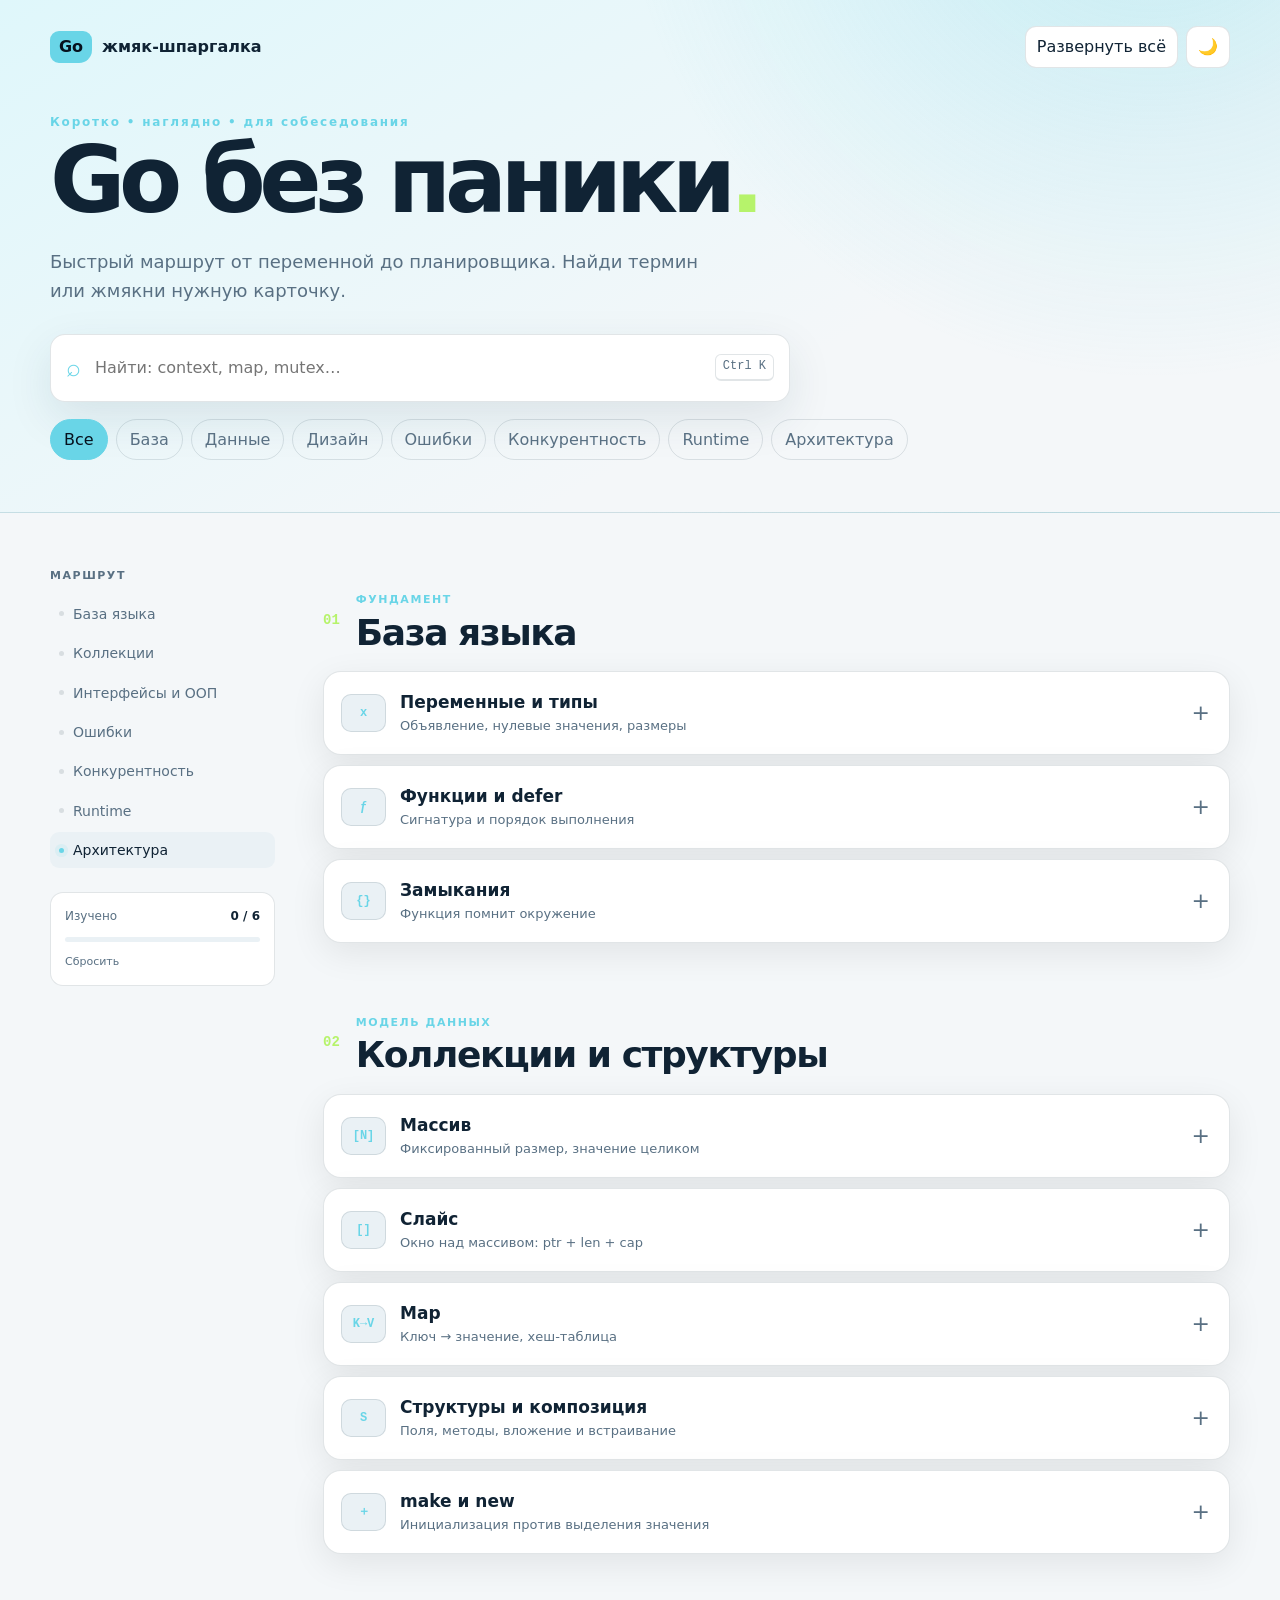
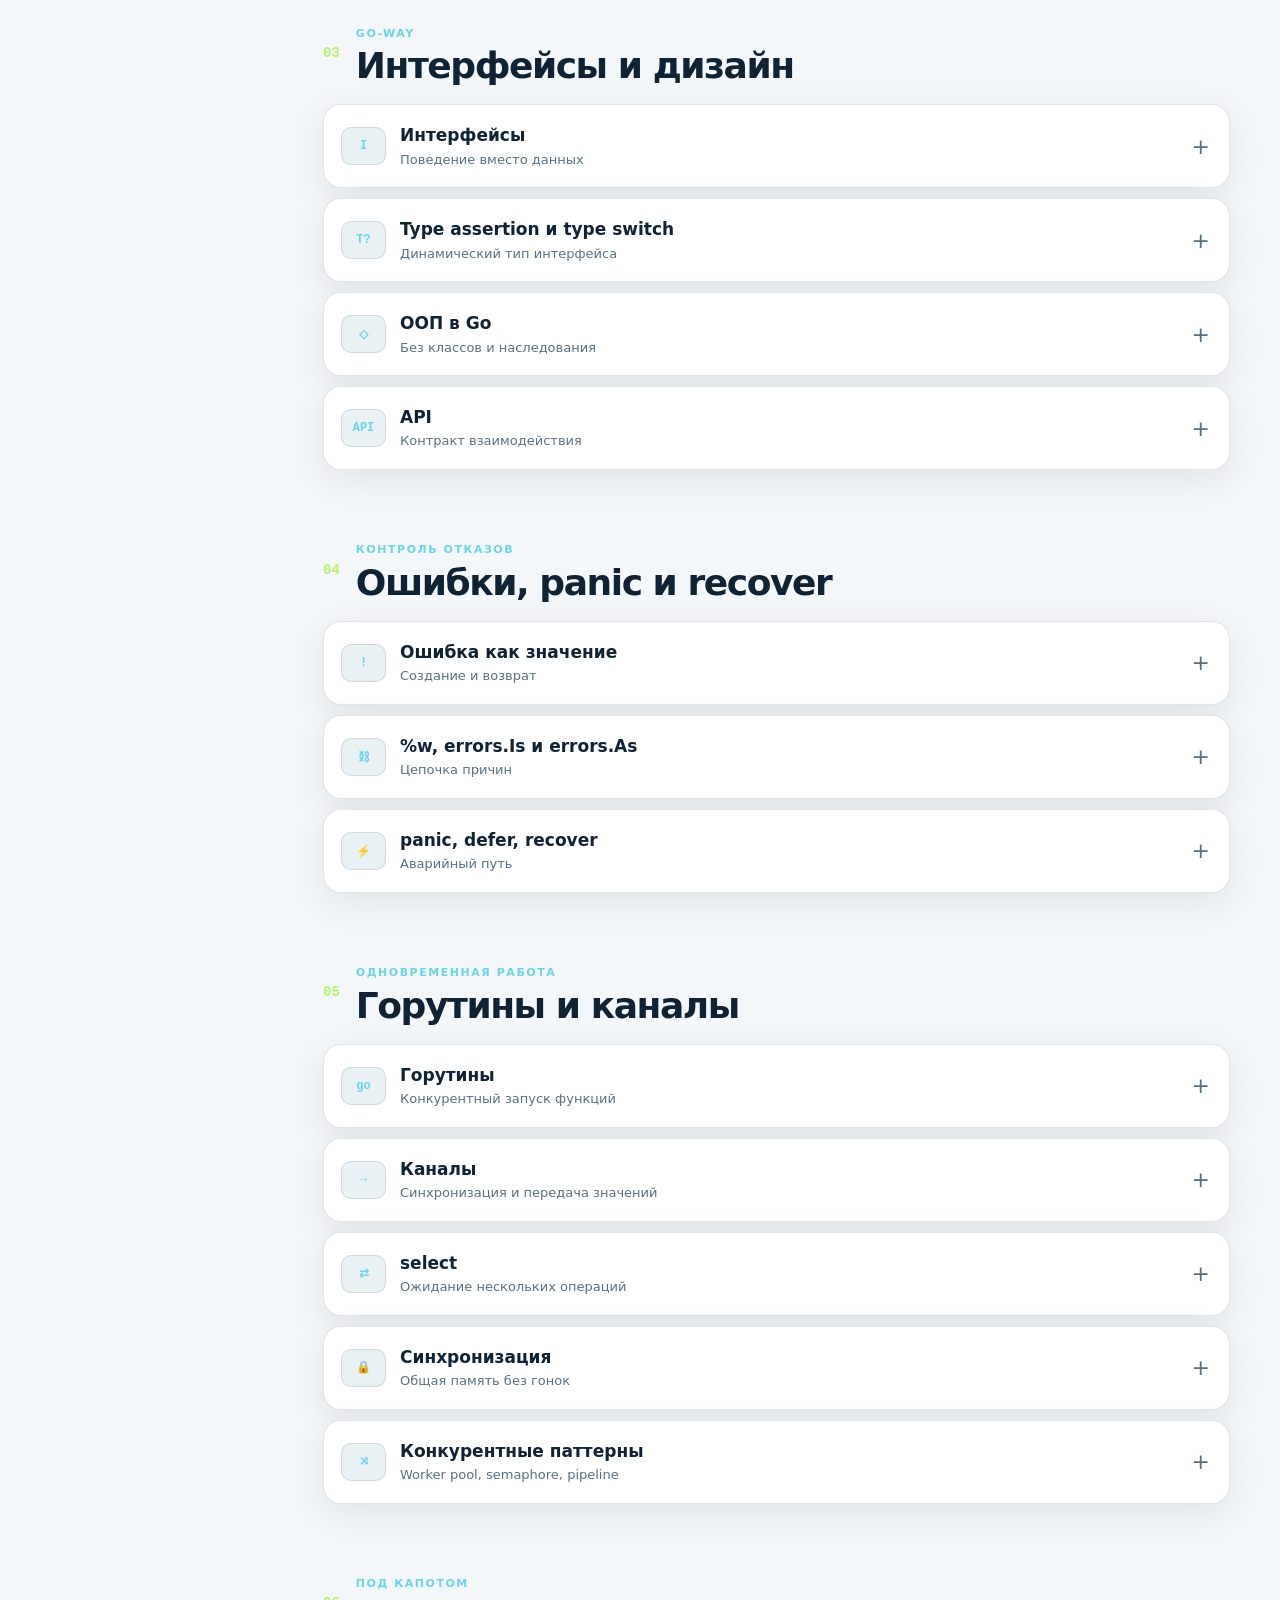
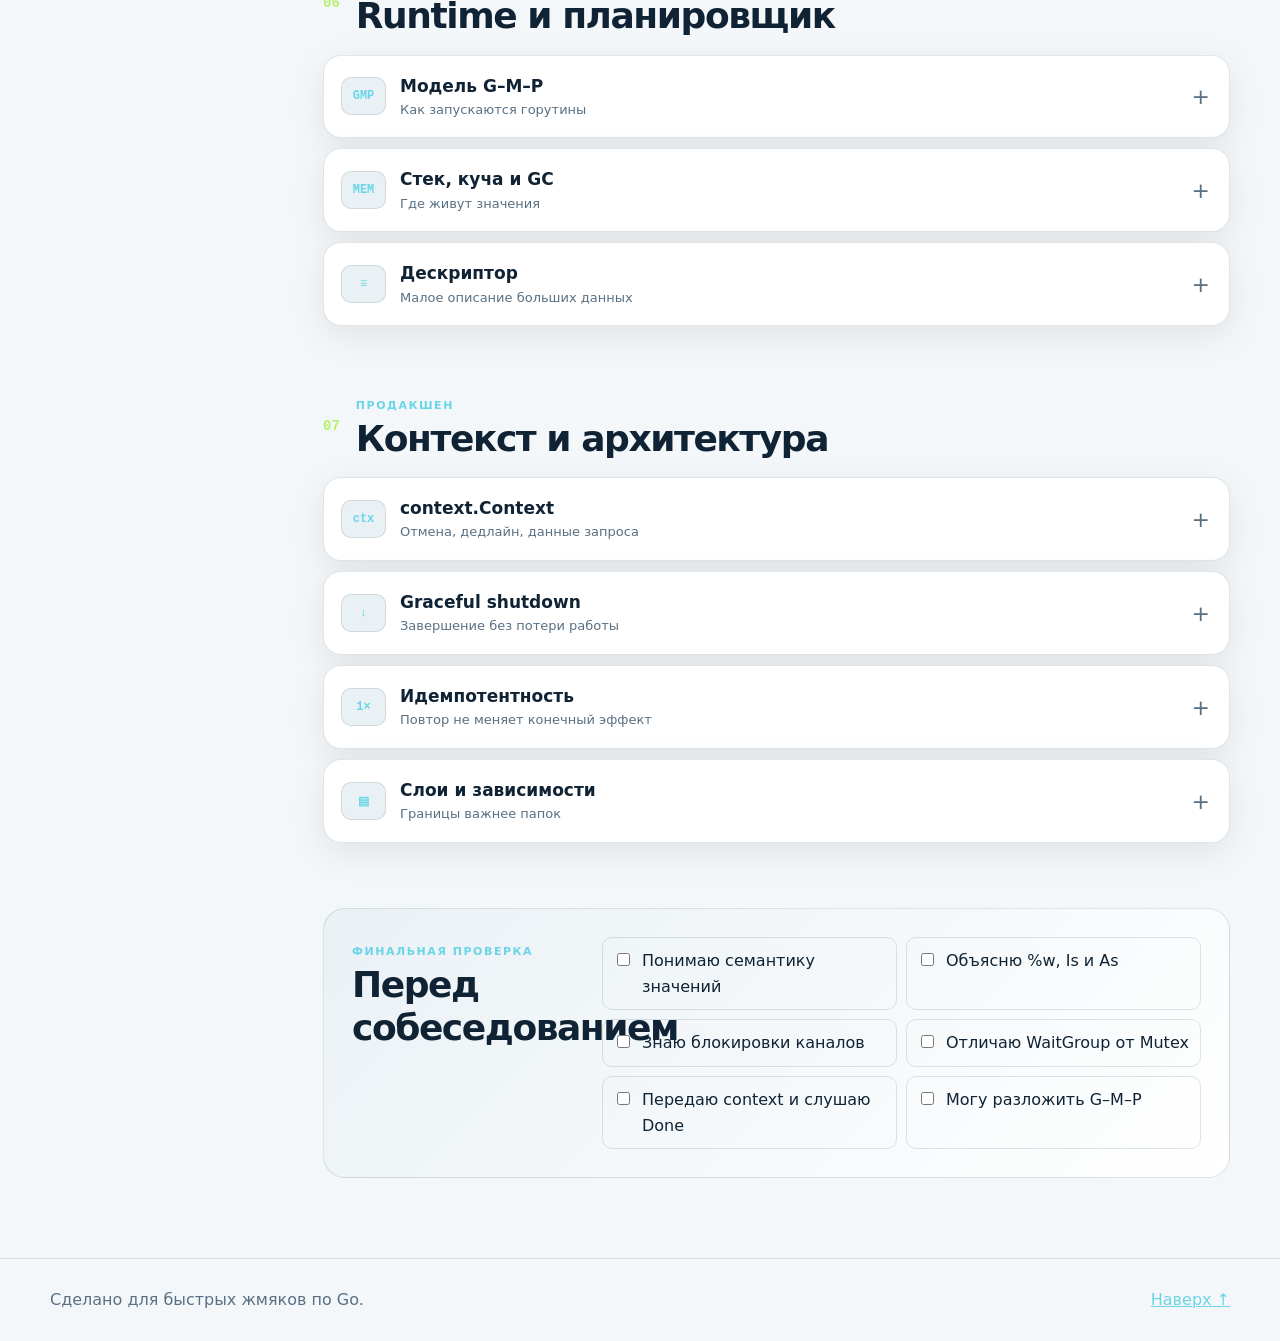
==== docs/index.html @ 2690950c "feat: add interactive Go cheat sheet" ====
<!doctype html>
<html lang="ru">
<head>
  <meta charset="utf-8">
  <meta name="viewport" content="width=device-width, initial-scale=1">
  <meta name="description" content="Интерактивная шпаргалка по Go: база, ошибки, конкурентность, runtime и архитектура.">
  <meta name="theme-color" content="#07101d">
  <title>Go: жмяк-шпаргалка</title>
  <link rel="stylesheet" href="styles.css">
  <script src="app.js" defer></script>
</head>
<body>
  <a class="skip" href="#content">К материалам</a>
  <header class="hero">
    <div class="shell">
      <nav class="top"><a class="logo" href="#"><b>Go</b> жмяк-шпаргалка</a><div><button id="expandAll">Развернуть всё</button><button id="theme" aria-label="Сменить тему">☀️</button></div></nav>
      <p class="eyebrow">Коротко • наглядно • для собеседования</p>
      <h1>Go без паники<span>.</span></h1>
      <p class="lead">Быстрый маршрут от переменной до планировщика. Найди термин или жмякни нужную карточку.</p>
      <label class="search"><span>⌕</span><input id="search" type="search" placeholder="Найти: context, map, mutex…" autocomplete="off"><kbd>Ctrl K</kbd></label>
      <div class="filters" id="filters">
        <button class="active" data-filter="all">Все</button><button data-filter="base">База</button><button data-filter="data">Данные</button>
        <button data-filter="design">Дизайн</button><button data-filter="errors">Ошибки</button><button data-filter="concurrency">Конкурентность</button>
        <button data-filter="runtime">Runtime</button><button data-filter="architecture">Архитектура</button>
      </div>
    </div>
  </header>

  <div class="layout shell">
    <aside><div class="sticky"><small>МАРШРУТ</small><nav id="toc"></nav><div class="progress"><span>Изучено <b id="progressText"></b></span><i><em id="progressBar"></em></i><button id="reset">Сбросить</button></div></div></aside>
    <main id="content">
      <p id="result" class="result" aria-live="polite"></p>

      <section id="base" data-category="base" data-title="База языка">
        <header><b>01</b><div><small>ФУНДАМЕНТ</small><h2>База языка</h2></div></header>
        <div class="cards">
          <details id="variables" data-keywords="переменные var const types типы zero value byte rune string utf8">
            <summary><i>x</i><span><b>Переменные и типы</b><small>Объявление, нулевые значения, размеры</small></span></summary>
            <article>
<pre><code>var n int     // 0
name := "Go"  // только внутри функции
const max = 100</code></pre>
              <ul><li>Переменная — имя для значения определённого типа.</li><li>Числа, bool, массивы и структуры передаются копированием.</li><li><code>int</code> — 32/64 бита; <code>byte</code> = <code>uint8</code>; <code>rune</code> = <code>int32</code>.</li><li>UTF-8: латиница обычно 1 байт, кириллица обычно 2, кодовая точка — 1–4 байта.</li></ul>
              <p class="answer"><b>Собес:</b> Go статически типизирован, у переменной есть тип и нулевое значение.</p>
            </article>
          </details>
          <details id="functions" data-keywords="функции function signature сигнатура return defer variadic first class">
            <summary><i>ƒ</i><span><b>Функции и defer</b><small>Сигнатура и порядок выполнения</small></span></summary>
            <article>
<pre><code>func divide(a, b float64) (float64, error)
defer resource.Close() // вызов при выходе, LIFO</code></pre>
              <ul><li>Функции — значения: их можно передавать и возвращать.</li><li><code>defer</code> выполняется при return и раскрутке panic в обратном порядке.</li><li>Go передаёт всё по значению; копия иногда содержит ссылку на общие данные.</li></ul>
            </article>
          </details>
          <details id="closures" data-keywords="замыкание closure capture lexical for loop goroutine">
            <summary><i>{}</i><span><b>Замыкания</b><small>Функция помнит окружение</small></span></summary>
            <article>
<pre><code>func counter() func() int {
    n := 0
    return func() int { n++; return n }
}</code></pre>
              <p>Замыкание — функция вместе с захваченными переменными внешней области. Они живут, пока доступны замыканию.</p>
              <p class="note">С Go 1.22 переменные, объявленные в заголовке <code>for</code>, создаются для каждой итерации. Явная передача <code>i</code> аргументом всё равно остаётся ясной.</p>
            </article>
          </details>
        </div>
      </section>

      <section id="data" data-category="data" data-title="Коллекции">
        <header><b>02</b><div><small>МОДЕЛЬ ДАННЫХ</small><h2>Коллекции и структуры</h2></div></header>
        <div class="cards">
          <details id="array" data-keywords="array массив fixed length value copy comparable">
            <summary><i>[N]</i><span><b>Массив</b><small>Фиксированный размер, значение целиком</small></span></summary>
            <article><pre><code>a := [3]int{10, 20, 30}
b := a // все элементы скопированы</code></pre><ul><li>Длина входит в тип: <code>[3]int</code> и <code>[4]int</code> — разные типы.</li><li>Передача в функцию копирует массив; указатель <code>*[N]T</code> позволяет менять оригинал.</li></ul></article>
          </details>
          <details id="slice" data-keywords="slice слайс len cap append backing array descriptor make copy">
            <summary><i>[]</i><span><b>Слайс</b><small>Окно над массивом: ptr + len + cap</small></span></summary>
            <article><pre><code>s := make([]int, 2, 4)
s = append(s, 30)</code></pre><ul><li>Копия дескриптора обычно видит тот же backing array.</li><li><code>append</code> может выделить новый массив — результат всегда присваивают.</li><li>Независимая копия: <code>clone := append([]T(nil), s...)</code>.</li></ul></article>
          </details>
          <details id="map" data-keywords="map мапа hash key value make nil comma ok delete clear">
            <summary><i>K→V</i><span><b>Map</b><small>Ключ → значение, хеш-таблица</small></span></summary>
            <article><pre><code>m := make(map[string]int)
m["go"] = 1
v, ok := m["go"]
delete(m, "go")</code></pre><ul><li>Ключ должен быть сравнимым; slice и map ключами быть не могут.</li><li>Из nil map читать можно, записывать — panic: хранилище не создано.</li><li>Копии map обращаются к одной runtime-таблице. Конкурентные записи требуют синхронизации.</li></ul></article>
          </details>
          <details id="struct" data-keywords="struct структура fields methods tags embedding composition nested">
            <summary><i>S</i><span><b>Структуры и композиция</b><small>Поля, методы, вложение и встраивание</small></span></summary>
            <article><pre><code>type Service struct { repo Repository } // вложение
type Admin struct { User }               // встраивание</code></pre><ul><li>Вложенное поле: <code>s.repo.Save()</code>.</li><li>У встроенного типа методы продвигаются: <code>admin.Rename()</code>.</li><li>Встраивание — композиция, а не наследование.</li></ul></article>
          </details>
          <details id="make" data-keywords="make new allocation initialization slice map channel nil">
            <summary><i>＋</i><span><b>make и new</b><small>Инициализация против выделения значения</small></span></summary>
            <article><pre><code>p := new(int)             // *int → 0
s := make([]int, 0, 10)  // готовый slice
m := make(map[string]int) // готовая map
ch := make(chan int, 5)   // готовый channel</code></pre><p><code>new(T)</code> возвращает указатель на нулевое T. <code>make</code> применяется только к slice, map и channel и создаёт их внутреннюю структуру.</p></article>
          </details>
        </div>
      </section>

      <section id="design" data-category="design" data-title="Интерфейсы и ООП">
        <header><b>03</b><div><small>GO-WAY</small><h2>Интерфейсы и дизайн</h2></div></header>
        <div class="cards">
          <details id="interfaces" data-keywords="interface интерфейс implicit method set polymorphism abstraction nil">
            <summary><i>I</i><span><b>Интерфейсы</b><small>Поведение вместо данных</small></span></summary>
            <article><pre><code>type Writer interface {
    Write([]byte) (int, error)
}</code></pre><ul><li>Тип реализует интерфейс неявно, если имеет нужный набор методов.</li><li>Принимай интерфейс там, где нужна подмена; возвращай конкретный тип.</li><li>Интерфейс с typed nil внутри уже не равен nil.</li></ul></article>
          </details>
          <details id="type-checks" data-keywords="type assertion switch утверждение типа comma ok any">
            <summary><i>T?</i><span><b>Type assertion и type switch</b><small>Динамический тип интерфейса</small></span></summary>
            <article><pre><code>s, ok := v.(string)
switch x := v.(type) {
case string: fmt.Println(len(x))
case int:    fmt.Println(x * 2)
}</code></pre><p>Assertion проверяет один тип; type switch выбирает из нескольких. Assertion без <code>ok</code> паникует при несовпадении.</p></article>
          </details>
          <details id="oop" data-keywords="ооп oop encapsulation abstraction polymorphism composition">
            <summary><i>◇</i><span><b>ООП в Go</b><small>Без классов и наследования</small></span></summary>
            <article><ul><li><b>Инкапсуляция:</b> экспорт определяется регистром первой буквы.</li><li><b>Абстракция:</b> интерфейсы описывают требуемое поведение.</li><li><b>Полиморфизм:</b> разные типы реализуют один интерфейс.</li><li><b>Композиция:</b> структуры содержат или встраивают типы.</li></ul></article>
          </details>
          <details id="api" data-keywords="api package http endpoint contract json rest grpc">
            <summary><i>API</i><span><b>API</b><small>Контракт взаимодействия</small></span></summary>
            <article><p>API — правила взаимодействия компонентов. В Go это экспортируемые сущности пакета, интерфейс или сетевой HTTP/gRPC-контракт.</p><pre><code>GET /users/42 → 200 {"id":42}
POST /users   → 201 Created</code></pre><p>Хороший API стабилен, валидирует вход и скрывает детали реализации.</p></article>
          </details>
        </div>
      </section>

      <section id="errors" data-category="errors" data-title="Ошибки">
        <header><b>04</b><div><small>КОНТРОЛЬ ОТКАЗОВ</small><h2>Ошибки, panic и recover</h2></div></header>
        <div class="cards">
          <details id="error-value" data-keywords="error errors new fmt errorf sentinel custom return">
            <summary><i>!</i><span><b>Ошибка как значение</b><small>Создание и возврат</small></span></summary>
            <article><pre><code>var ErrNotFound = errors.New("not found")
if err != nil {
    return fmt.Errorf("load user %d: %w", id, err)
}</code></pre><p><code>error</code> — интерфейс с методом <code>Error() string</code>. Ожидаемые сбои возвращаются значением.</p></article>
          </details>
          <details id="error-chain" data-keywords="wrap обертка errors is as unwrap join percent w chain">
            <summary><i>⛓</i><span><b>%w, errors.Is и errors.As</b><small>Цепочка причин</small></span></summary>
            <article><pre><code>errors.Is(err, ErrNotFound) // конкретная причина
var pe *os.PathError
errors.As(err, &pe)         // ошибка нужного типа</code></pre><ul><li><code>%w</code> добавляет контекст, сохраняя причину.</li><li><code>Is</code> ищет значение/категорию; <code>As</code> — тип.</li><li><code>errors.Join</code> объединяет несколько причин.</li></ul></article>
          </details>
          <details id="panic" data-keywords="panic recover defer stack unwind авария">
            <summary><i>⚡</i><span><b>panic, defer, recover</b><small>Аварийный путь</small></span></summary>
            <article><pre><code>defer func() {
    if v := recover(); v != nil { log.Println(v) }
}()</code></pre><ul><li>Panic раскручивает стек и выполняет defer.</li><li>Recover работает только в отложенной функции той же горутины.</li><li>Для штатных ошибок используй <code>error</code>; recover обычно ставят на границе системы.</li></ul></article>
          </details>
        </div>
      </section>

      <section id="concurrency" data-category="concurrency" data-title="Конкурентность">
        <header><b>05</b><div><small>ОДНОВРЕМЕННАЯ РАБОТА</small><h2>Горутины и каналы</h2></div></header>
        <div class="cards">
          <details id="goroutines" data-keywords="goroutine горутина go waitgroup lifetime leak">
            <summary><i>go</i><span><b>Горутины</b><small>Конкурентный запуск функций</small></span></summary>
            <article><pre><code>var wg sync.WaitGroup
wg.Add(1)
go func() { defer wg.Done(); work() }()
wg.Wait()</code></pre><p>Горутина — лёгкая задача runtime. WaitGroup ждёт завершения группы, но не защищает данные и не передаёт ошибки.</p></article>
          </details>
          <details id="channels" data-keywords="channel канал buffered unbuffered send receive close range ownership">
            <summary><i>→</i><span><b>Каналы</b><small>Синхронизация и передача значений</small></span></summary>
            <article><pre><code>ch := make(chan int, 2)
ch &lt;- 42
v, ok := &lt;-ch
close(ch)</code></pre><ul><li>Небуферизованный канал синхронизирует пару; буфер разъединяет её до заполнения.</li><li>Закрывает обычно отправитель. Отправка после close — panic.</li><li>Закрытый пустой канал возвращает zero value и <code>ok=false</code>.</li></ul></article>
          </details>
          <details id="select" data-keywords="select channels timeout default cancellation multiplexing nil">
            <summary><i>⇄</i><span><b>select</b><small>Ожидание нескольких операций</small></span></summary>
            <article><pre><code>select {
case v := &lt;-data: use(v)
case &lt;-ctx.Done(): return ctx.Err()
case &lt;-time.After(time.Second): return ErrTimeout
}</code></pre><p>Select ждёт готовую операцию. При нескольких готовых выбирает одну псевдослучайно; <code>default</code> делает проверку неблокирующей.</p></article>
          </details>
          <details id="sync" data-keywords="mutex rwmutex waitgroup once cond atomic race synchronization">
            <summary><i>🔒</i><span><b>Синхронизация</b><small>Общая память без гонок</small></span></summary>
            <article><ul><li><code>Mutex</code> — один владелец; <code>RWMutex</code> — читатели или один писатель.</li><li><code>WaitGroup</code> — ожидание; <code>Once</code> — однократный запуск.</li><li><code>Cond</code> — ожидание условия; <code>atomic</code> — атомарное простое состояние.</li></ul><p class="note">Проверка: <code>go test -race ./...</code>.</p></article>
          </details>
          <details id="patterns" data-keywords="worker pool semaphore queue backpressure fan in fan out pipeline">
            <summary><i>⤨</i><span><b>Конкурентные паттерны</b><small>Worker pool, semaphore, pipeline</small></span></summary>
            <article><ul><li><b>Worker pool:</b> N воркеров читают общую очередь.</li><li><b>Semaphore:</b> лимит одновременно выполняемых операций.</li><li><b>Bounded queue:</b> лимит ожидания и backpressure/отказ.</li><li><b>Fan-out:</b> один поток → несколько обработчиков.</li><li><b>Fan-in:</b> несколько потоков → один канал.</li><li><b>Pipeline:</b> выход этапа → вход следующего.</li></ul><p class="answer"><b>Главное:</b> продумать отмену, ошибки, закрытие каналов и завершение горутин.</p></article>
          </details>
        </div>
      </section>

      <section id="runtime" data-category="runtime" data-title="Runtime">
        <header><b>06</b><div><small>ПОД КАПОТОМ</small><h2>Runtime и планировщик</h2></div></header>
        <div class="cards">
          <details id="gmp" data-keywords="gmp scheduler планировщик goroutine machine processor stealing netpoller preemption">
            <summary><i>GMP</i><span><b>Модель G–M–P</b><small>Как запускаются горутины</small></span></summary>
            <article><ul><li><b>G:</b> goroutine — функция, стек, состояние.</li><li><b>M:</b> machine — поток ОС.</li><li><b>P:</b> processor — ресурс runtime и локальная очередь G.</li></ul><p>M исполняет G, владея P. <code>GOMAXPROCS</code> задаёт число P. Планировщик использует локальные/глобальную очереди, work stealing, netpoller и вытеснение.</p></article>
          </details>
          <details id="memory" data-keywords="memory память stack heap escape analysis gc garbage collector">
            <summary><i>MEM</i><span><b>Стек, куча и GC</b><small>Где живут значения</small></span></summary>
            <article><p>Escape analysis решает размещение значения. Стек горутины растёт; значения с более долгим или общим временем жизни могут уйти в кучу. GC освобождает недостижимые объекты.</p><p class="note">Указатель не означает автоматическую кучу — решение принимает компилятор.</p></article>
          </details>
          <details id="descriptor" data-keywords="descriptor дескриптор slice string map channel interface header">
            <summary><i>≡</i><span><b>Дескриптор</b><small>Малое описание больших данных</small></span></summary>
            <article><p>Это не ключевое слово Go, а термин для небольшого значения, описывающего runtime-данные.</p><ul><li>Slice: указатель + len + cap.</li><li>String: указатель + длина.</li><li>Interface: динамический тип + значение.</li><li>Map/channel ссылаются на runtime-структуры.</li></ul><p>Копирование дескриптора не обязательно копирует данные за ним.</p></article>
          </details>
        </div>
      </section>

      <section id="architecture" data-category="architecture" data-title="Архитектура">
        <header><b>07</b><div><small>ПРОДАКШЕН</small><h2>Контекст и архитектура</h2></div></header>
        <div class="cards">
          <details id="context" data-keywords="context контекст cancellation timeout deadline value done err background todo withcancel">
            <summary><i>ctx</i><span><b>context.Context</b><small>Отмена, дедлайн, данные запроса</small></span></summary>
            <article><pre><code>func Load(ctx context.Context, id int) error
ctx, cancel := context.WithTimeout(parent, 2*time.Second)
defer cancel()</code></pre><ul><li>Передаётся первым параметром, не является глобальной переменной.</li><li>Отмена родителя отменяет потомков; обратно — нет.</li><li>Горутина сама слушает <code>ctx.Done()</code>: отмена кооперативная.</li><li><code>Value</code> — для метаданных запроса, не бизнес-параметров.</li></ul></article>
          </details>
          <details id="graceful" data-keywords="graceful shutdown signal notifycontext server wait cleanup">
            <summary><i>↓</i><span><b>Graceful shutdown</b><small>Завершение без потери работы</small></span></summary>
            <article><ol><li>Поймать SIGINT/SIGTERM через <code>signal.NotifyContext</code>.</li><li>Прекратить приём новых запросов.</li><li>Отменить фоновые задачи.</li><li>Дождаться активных работ с тайм-аутом.</li><li>Закрыть ресурсы.</li></ol><p class="note">У shutdown должен быть конечный дедлайн.</p></article>
          </details>
          <details id="idempotency" data-keywords="idempotency идемпотентность retry duplicate key transaction payment">
            <summary><i>1×</i><span><b>Идемпотентность</b><small>Повтор не меняет конечный эффект</small></span></summary>
            <article><p>Повтор операции с теми же входными данными даёт тот же конечный эффект, что один вызов.</p><ul><li>Для повторяемого POST используй idempotency key.</li><li>Сохраняй ключ и результат атомарно с операцией.</li><li>Учитывай конкурентные дубликаты и срок жизни ключа.</li></ul></article>
          </details>
          <details id="layers" data-keywords="architecture архитектура layers clean hexagonal dependency injection repository service handler algorithm">
            <summary><i>▤</i><span><b>Слои и зависимости</b><small>Границы важнее папок</small></span></summary>
            <article><pre><code>HTTP handler → Service → Repository → DB
                 ↑
          бизнес-правила</code></pre><ul><li>Handler адаптирует транспорт; service ведёт сценарий; repository скрывает хранение.</li><li>Зависимости передаются явно, интерфейс обычно объявляет потребитель.</li><li>Алгоритм — шаги решения; реализация — конкретный код и технологии.</li></ul></article>
          </details>
        </div>
      </section>

      <section class="checklist" id="checklist">
        <div><small>ФИНАЛЬНАЯ ПРОВЕРКА</small><h2>Перед собеседованием</h2></div>
        <div>
          <label><input type="checkbox" data-progress="values">Понимаю семантику значений</label>
          <label><input type="checkbox" data-progress="errors">Объясню %w, Is и As</label>
          <label><input type="checkbox" data-progress="channels">Знаю блокировки каналов</label>
          <label><input type="checkbox" data-progress="sync">Отличаю WaitGroup от Mutex</label>
          <label><input type="checkbox" data-progress="context">Передаю context и слушаю Done</label>
          <label><input type="checkbox" data-progress="gmp">Могу разложить G–M–P</label>
        </div>
      </section>
      <p id="empty" class="empty" hidden>Ничего не найдено. Попробуй более короткий запрос.</p>
    </main>
  </div>
  <footer><div class="shell"><span>Сделано для быстрых жмяков по Go.</span><a href="#">Наверх ↑</a></div></footer>
</body>
</html>
---- docs/styles.css ----
:root{color-scheme:dark;--bg:#07101d;--surface:#0d1929;--surface2:#122238;--text:#eef7ff;--muted:#91a5ba;--line:#ffffff19;--go:#69d5e7;--lime:#b6f36b;--orange:#ffb86b;--shadow:0 18px 55px #0005}
html[data-theme=light]{color-scheme:light;--bg:#f4f7f9;--surface:#fff;--surface2:#eaf1f5;--text:#102334;--muted:#597083;--line:#0d293a1f;--shadow:0 16px 45px #12384e1a}
*{box-sizing:border-box}html{scroll-behavior:smooth;scroll-padding-top:22px}body{margin:0;background:var(--bg);color:var(--text);font:16px/1.6 system-ui,-apple-system,"Segoe UI",sans-serif}button,input{font:inherit}button{color:inherit}a{color:var(--go)}.shell{width:min(1180px,calc(100% - 40px));margin-inline:auto}.skip{position:fixed;left:12px;top:-80px;z-index:20;background:var(--go);color:#06111d;padding:10px 14px;border-radius:10px}.skip:focus{top:12px}
.hero{overflow:hidden;padding:26px 0 52px;border-bottom:1px solid var(--line);background:radial-gradient(circle at 90% -30%,#69d5e740,transparent 38%),linear-gradient(150deg,#0b1e30,var(--bg) 65%)}html[data-theme=light] .hero{background:radial-gradient(circle at 90% -30%,#69d5e755,transparent 40%),linear-gradient(150deg,#dff7fb,var(--bg) 66%)}.top{display:flex;justify-content:space-between;align-items:center}.top>div{display:flex;gap:8px}.top button{border:1px solid var(--line);background:var(--surface);border-radius:11px;padding:7px 11px;cursor:pointer}.top button:hover{border-color:var(--go)}.logo{display:flex;align-items:center;gap:10px;color:var(--text);text-decoration:none;font-weight:750}.logo b{display:grid;place-items:center;width:42px;height:32px;border-radius:9px 9px 13px 9px;background:var(--go);color:#06111d}.eyebrow{margin:45px 0 4px;color:var(--go);font-size:12px;font-weight:800;letter-spacing:.15em}.hero h1{margin:0;font-size:clamp(48px,9vw,92px);line-height:.98;letter-spacing:-.07em}.hero h1 span{color:var(--lime)}.lead{max-width:680px;margin:22px 0 28px;color:var(--muted);font-size:18px}
.search{display:flex;align-items:center;gap:12px;max-width:740px;padding:13px 15px;border:1px solid var(--line);border-radius:15px;background:var(--surface);box-shadow:var(--shadow)}.search:focus-within{border-color:var(--go);box-shadow:0 0 0 3px #69d5e71f}.search>span{color:var(--go);font-size:25px}.search input{min-width:0;flex:1;border:0;outline:0;color:var(--text);background:transparent}.search kbd{color:var(--muted);border:1px solid var(--line);border-bottom-width:2px;padding:2px 7px;border-radius:6px;font-size:12px}.filters{display:flex;flex-wrap:wrap;gap:8px;margin-top:17px}.filters button{border:1px solid var(--line);background:transparent;border-radius:99px;padding:7px 13px;cursor:pointer;color:var(--muted)}.filters button:hover,.filters button.active{background:var(--go);color:#06111d;border-color:var(--go)}
.layout{display:grid;grid-template-columns:225px minmax(0,1fr);gap:48px;padding-block:48px 80px}.sticky{position:sticky;top:22px}aside small{color:var(--muted);font-size:11px;font-weight:800;letter-spacing:.14em}#toc{display:grid;gap:3px;margin-top:9px}#toc a{display:flex;gap:9px;align-items:center;padding:7px 9px;border-radius:9px;color:var(--muted);text-decoration:none;font-size:14px}#toc a:before{content:"";width:5px;height:5px;border-radius:50%;background:var(--line)}#toc a:hover,#toc a.active{color:var(--text);background:var(--surface2)}#toc a.active:before{background:var(--go);box-shadow:0 0 0 4px #69d5e71f}.progress{margin-top:24px;padding:14px;background:var(--surface);border:1px solid var(--line);border-radius:13px;font-size:12px;color:var(--muted)}.progress span{display:flex;justify-content:space-between}.progress b{color:var(--text)}.progress i{display:block;overflow:hidden;height:5px;margin:10px 0;background:var(--surface2);border-radius:9px}.progress em{display:block;width:0;height:100%;background:var(--lime);transition:width .25s}.progress button{padding:0;border:0;background:none;color:var(--muted);cursor:pointer;font-size:11px}
.result{min-height:24px;margin:0;color:var(--muted);font-size:13px}main>section:not(.checklist){margin-bottom:65px}main>section[hidden],details[hidden]{display:none}main>section>header{display:flex;align-items:center;gap:16px;margin-bottom:17px}main>section>header>b{color:var(--lime);font:800 14px ui-monospace,monospace}main>section>header small,.checklist small{color:var(--go);font-size:11px;font-weight:800;letter-spacing:.14em}h2{margin:0;font-size:clamp(25px,4vw,36px);line-height:1.2;letter-spacing:-.04em}.cards{display:grid;gap:10px}details{overflow:clip;border:1px solid var(--line);border-radius:18px;background:var(--surface);box-shadow:0 10px 35px #00000014}details:hover,details[open]{border-color:#69d5e799}details[open]{box-shadow:var(--shadow)}summary{position:relative;display:flex;align-items:center;gap:14px;padding:17px 50px 17px 17px;list-style:none;cursor:pointer;user-select:none}summary::-webkit-details-marker{display:none}summary:after{content:"+";position:absolute;right:19px;font-size:22px;color:var(--muted);transition:transform .2s}details[open] summary:after{transform:rotate(45deg);color:var(--go)}summary>i{display:grid;place-items:center;flex:0 0 45px;height:38px;border:1px solid var(--line);border-radius:10px;background:var(--surface2);color:var(--go);font:800 12px ui-monospace,monospace;font-style:normal}summary span b{display:block;font-size:17px}summary span small{display:block;color:var(--muted);font-size:13px;font-weight:450}article{padding:0 20px 21px 76px;color:var(--muted)}article p{margin:8px 0}article ul,article ol{padding-left:19px}article li+li{margin-top:5px}pre{overflow:auto;padding:14px 16px;border:1px solid var(--line);border-radius:11px;background:var(--bg);color:var(--text);font:13px/1.6 ui-monospace,monospace}code{font-family:ui-monospace,monospace}.note,.answer{margin-top:14px!important;padding:11px 13px;border-left:3px solid var(--orange);background:#ffb86b12;color:var(--text);border-radius:0 9px 9px 0}.answer{border-color:var(--lime);background:#b6f36b12}
.checklist{display:grid;grid-template-columns:220px 1fr;gap:30px;padding:28px;border:1px solid var(--line);border-radius:22px;background:linear-gradient(135deg,var(--surface2),var(--surface))}.checklist>div:last-child{display:grid;grid-template-columns:1fr 1fr;gap:9px}.checklist label{display:flex;gap:9px;align-items:flex-start;padding:10px;border:1px solid var(--line);border-radius:10px;cursor:pointer}.checklist label:has(input:checked){border-color:var(--lime);color:var(--lime)}.checklist input{accent-color:var(--lime);margin-top:5px}.empty{padding:40px;text-align:center;border:1px dashed var(--line);border-radius:15px;color:var(--muted)}footer{border-top:1px solid var(--line);color:var(--muted)}footer .shell{display:flex;justify-content:space-between;padding-block:28px}
@media(max-width:850px){.layout{grid-template-columns:1fr;gap:20px;padding-top:30px}aside{display:none}.checklist{grid-template-columns:1fr}}@media(max-width:580px){.shell{width:calc(100% - 24px)}.top button:first-child{display:none}.eyebrow{margin-top:55px}.search kbd{display:none}article{padding-left:17px;padding-right:17px}.checklist>div:last-child{grid-template-columns:1fr}}@media(prefers-reduced-motion:reduce){html{scroll-behavior:auto}*{transition:none!important}}
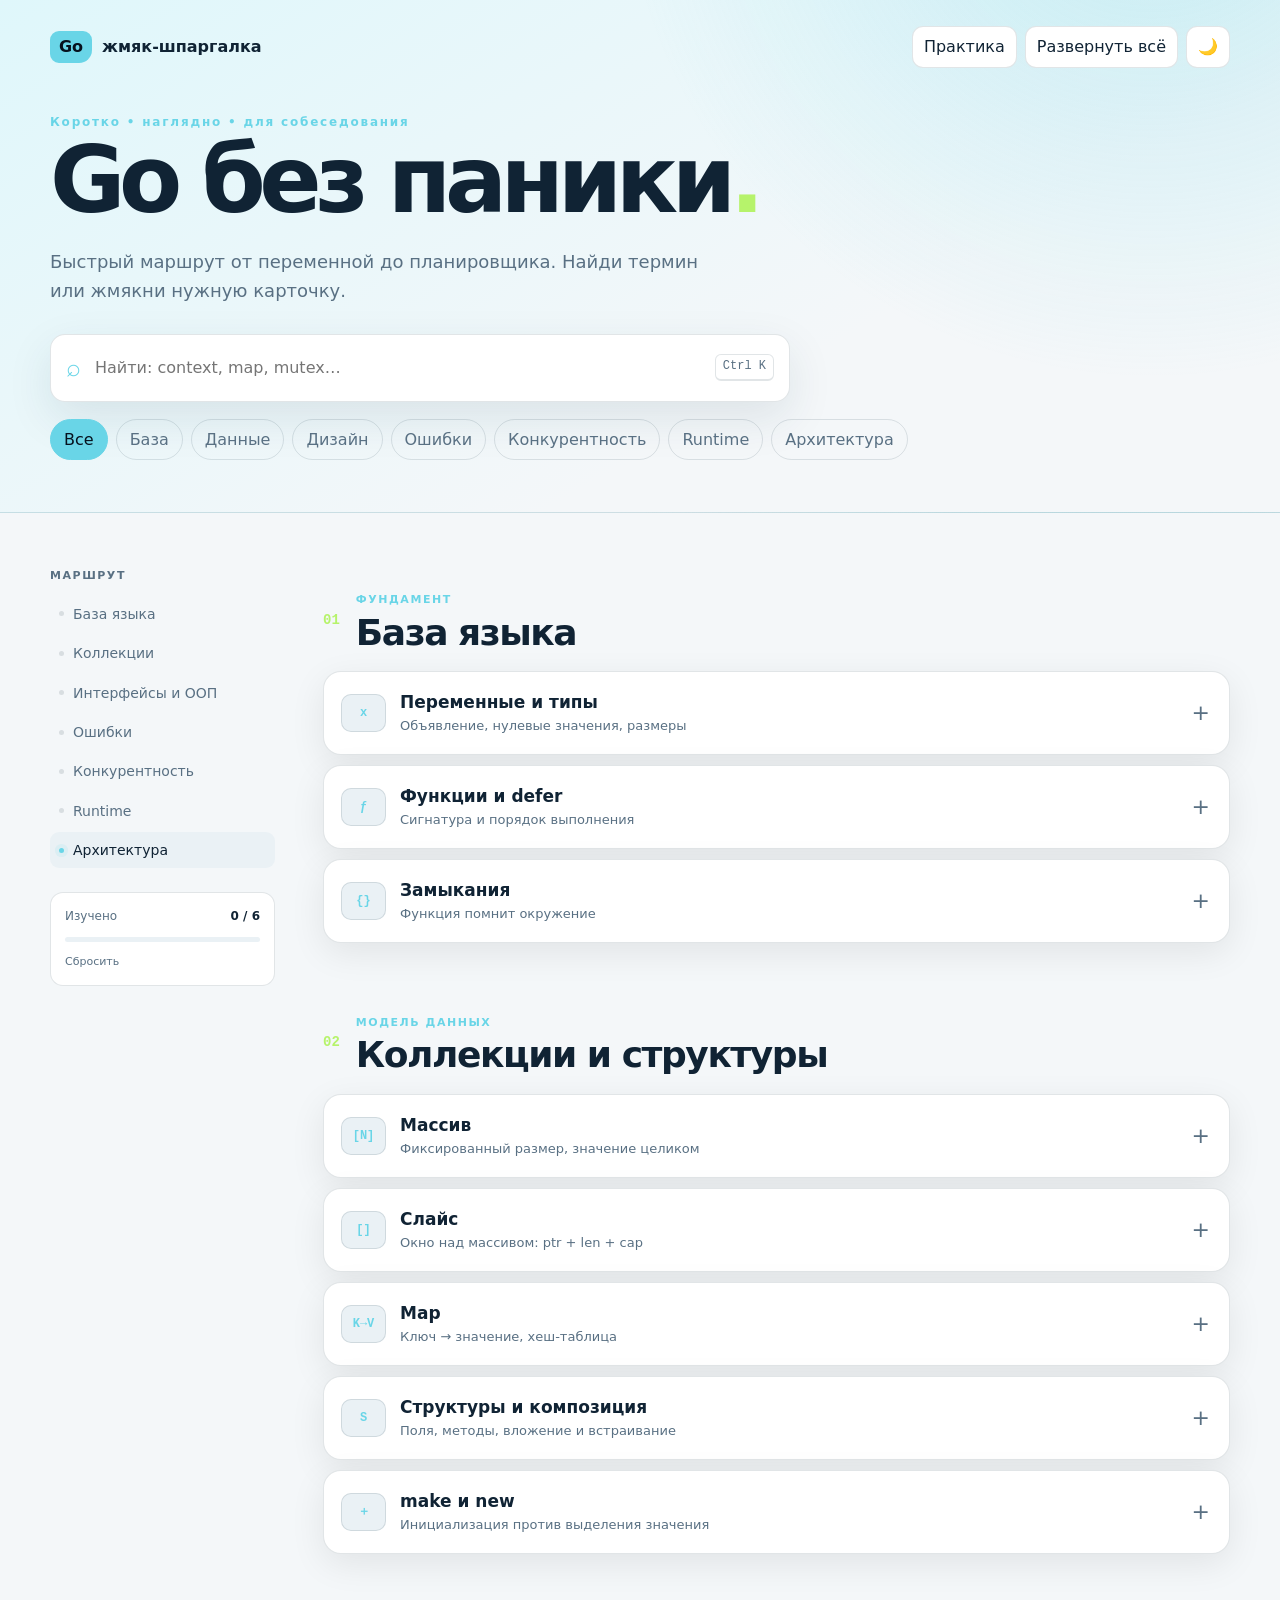
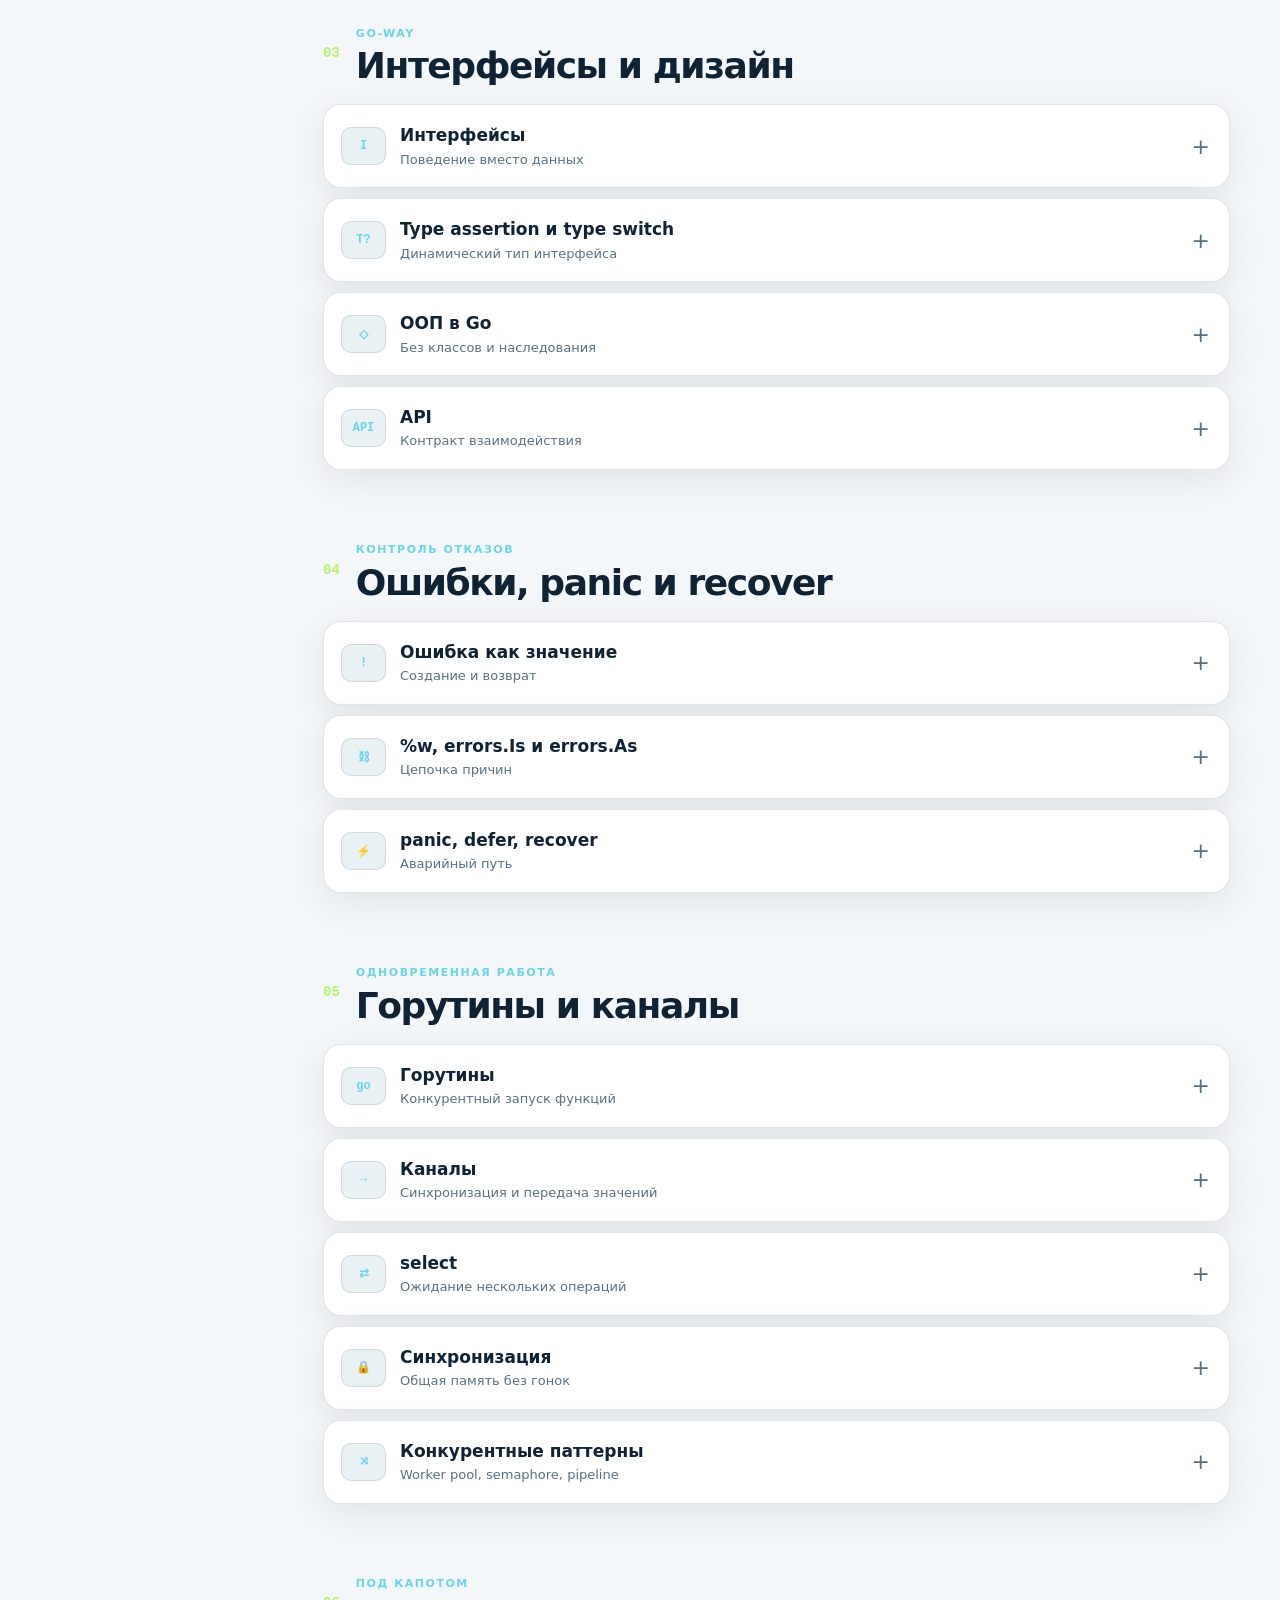
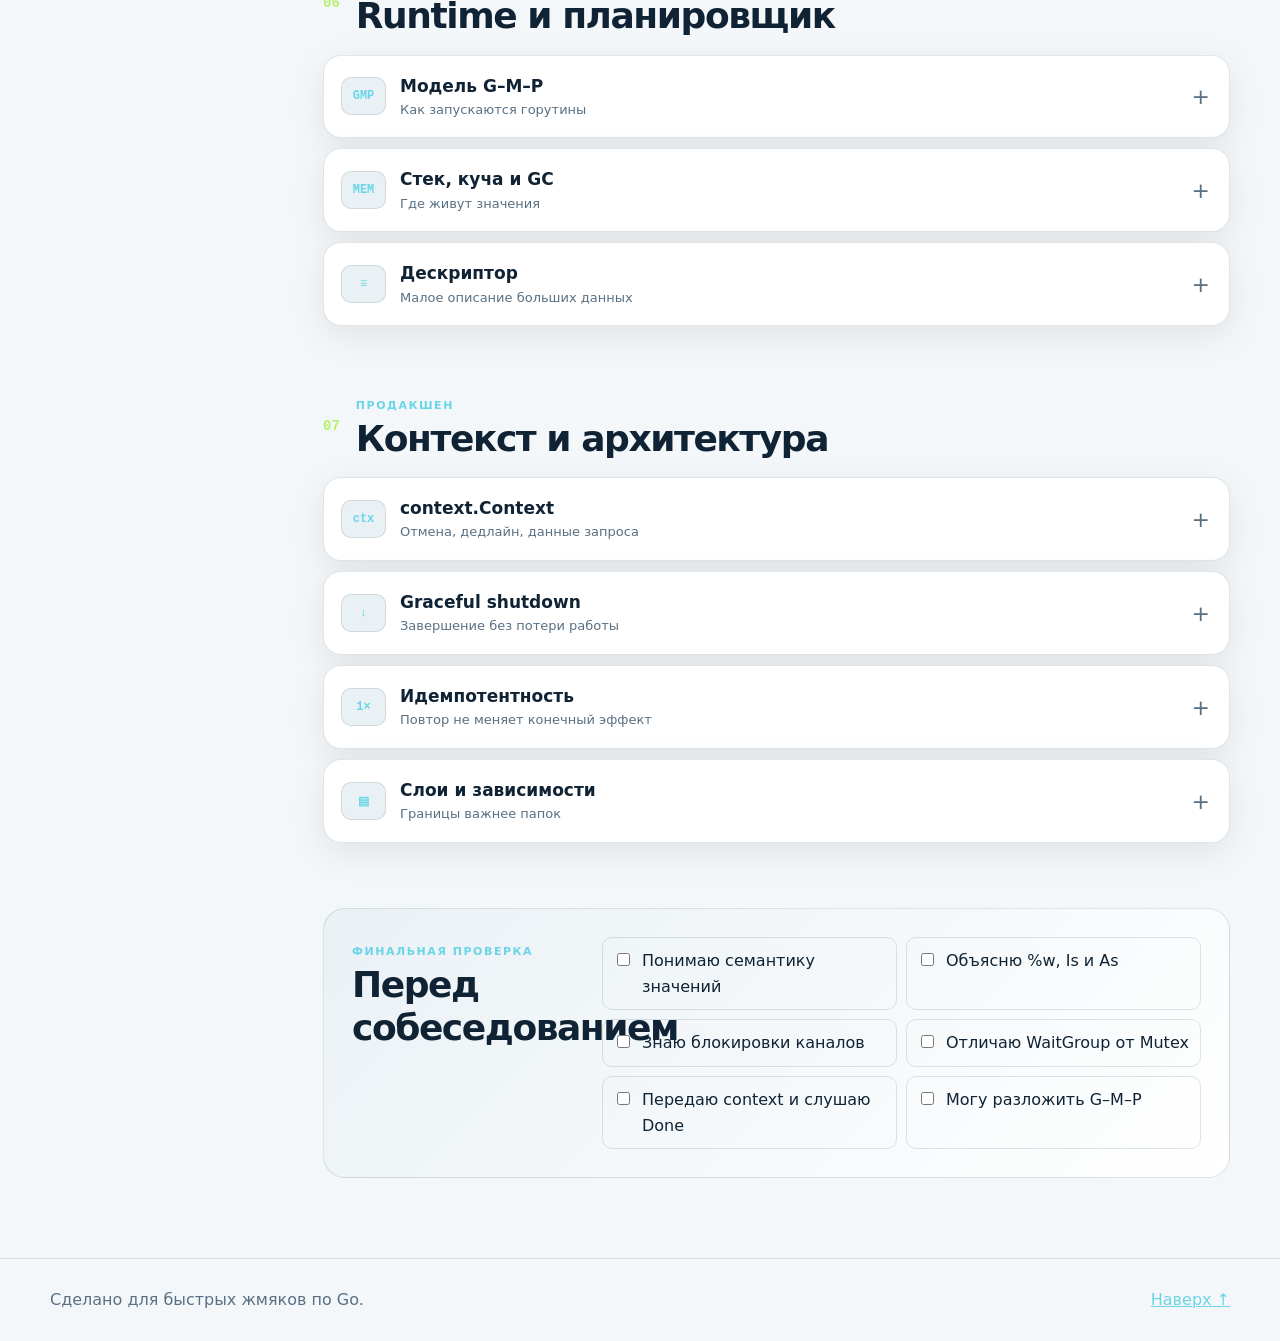
==== commit da7bcd81: "Add concurrency practice tab" ====
--- a/docs/index.html
+++ b/docs/index.html
@@ -13,7 +13,7 @@
   <a class="skip" href="#content">К материалам</a>
   <header class="hero">
     <div class="shell">
-      <nav class="top"><a class="logo" href="#"><b>Go</b> жмяк-шпаргалка</a><div><button id="expandAll">Развернуть всё</button><button id="theme" aria-label="Сменить тему">☀️</button></div></nav>
+      <nav class="top"><a class="logo" href="#"><b>Go</b> жмяк-шпаргалка</a><div><a class="tab-link" href="practice.html">Практика</a><button id="expandAll">Развернуть всё</button><button id="theme" aria-label="Сменить тему">☀️</button></div></nav>
       <p class="eyebrow">Коротко • наглядно • для собеседования</p>
       <h1>Go без паники<span>.</span></h1>
       <p class="lead">Быстрый маршрут от переменной до планировщика. Найди термин или жмякни нужную карточку.</p>
--- a/docs/styles.css
+++ b/docs/styles.css
@@ -1,9 +1,10 @@
 :root{color-scheme:dark;--bg:#07101d;--surface:#0d1929;--surface2:#122238;--text:#eef7ff;--muted:#91a5ba;--line:#ffffff19;--go:#69d5e7;--lime:#b6f36b;--orange:#ffb86b;--shadow:0 18px 55px #0005}
 html[data-theme=light]{color-scheme:light;--bg:#f4f7f9;--surface:#fff;--surface2:#eaf1f5;--text:#102334;--muted:#597083;--line:#0d293a1f;--shadow:0 16px 45px #12384e1a}
 *{box-sizing:border-box}html{scroll-behavior:smooth;scroll-padding-top:22px}body{margin:0;background:var(--bg);color:var(--text);font:16px/1.6 system-ui,-apple-system,"Segoe UI",sans-serif}button,input{font:inherit}button{color:inherit}a{color:var(--go)}.shell{width:min(1180px,calc(100% - 40px));margin-inline:auto}.skip{position:fixed;left:12px;top:-80px;z-index:20;background:var(--go);color:#06111d;padding:10px 14px;border-radius:10px}.skip:focus{top:12px}
-.hero{overflow:hidden;padding:26px 0 52px;border-bottom:1px solid var(--line);background:radial-gradient(circle at 90% -30%,#69d5e740,transparent 38%),linear-gradient(150deg,#0b1e30,var(--bg) 65%)}html[data-theme=light] .hero{background:radial-gradient(circle at 90% -30%,#69d5e755,transparent 40%),linear-gradient(150deg,#dff7fb,var(--bg) 66%)}.top{display:flex;justify-content:space-between;align-items:center}.top>div{display:flex;gap:8px}.top button{border:1px solid var(--line);background:var(--surface);border-radius:11px;padding:7px 11px;cursor:pointer}.top button:hover{border-color:var(--go)}.logo{display:flex;align-items:center;gap:10px;color:var(--text);text-decoration:none;font-weight:750}.logo b{display:grid;place-items:center;width:42px;height:32px;border-radius:9px 9px 13px 9px;background:var(--go);color:#06111d}.eyebrow{margin:45px 0 4px;color:var(--go);font-size:12px;font-weight:800;letter-spacing:.15em}.hero h1{margin:0;font-size:clamp(48px,9vw,92px);line-height:.98;letter-spacing:-.07em}.hero h1 span{color:var(--lime)}.lead{max-width:680px;margin:22px 0 28px;color:var(--muted);font-size:18px}
+.hero{overflow:hidden;padding:26px 0 52px;border-bottom:1px solid var(--line);background:radial-gradient(circle at 90% -30%,#69d5e740,transparent 38%),linear-gradient(150deg,#0b1e30,var(--bg) 65%)}html[data-theme=light] .hero{background:radial-gradient(circle at 90% -30%,#69d5e755,transparent 40%),linear-gradient(150deg,#dff7fb,var(--bg) 66%)}.top{display:flex;justify-content:space-between;align-items:center}.top>div{display:flex;gap:8px}.top button,.tab-link{border:1px solid var(--line);background:var(--surface);border-radius:11px;padding:7px 11px;cursor:pointer;text-decoration:none;color:var(--text)}.top button:hover,.tab-link:hover,.tab-link.active{border-color:var(--go);color:var(--go)}.logo{display:flex;align-items:center;gap:10px;color:var(--text);text-decoration:none;font-weight:750}.logo b{display:grid;place-items:center;width:42px;height:32px;border-radius:9px 9px 13px 9px;background:var(--go);color:#06111d}.eyebrow{margin:45px 0 4px;color:var(--go);font-size:12px;font-weight:800;letter-spacing:.15em}.hero h1{margin:0;font-size:clamp(48px,9vw,92px);line-height:.98;letter-spacing:-.07em}.hero h1 span{color:var(--lime)}.lead{max-width:680px;margin:22px 0 28px;color:var(--muted);font-size:18px}
 .search{display:flex;align-items:center;gap:12px;max-width:740px;padding:13px 15px;border:1px solid var(--line);border-radius:15px;background:var(--surface);box-shadow:var(--shadow)}.search:focus-within{border-color:var(--go);box-shadow:0 0 0 3px #69d5e71f}.search>span{color:var(--go);font-size:25px}.search input{min-width:0;flex:1;border:0;outline:0;color:var(--text);background:transparent}.search kbd{color:var(--muted);border:1px solid var(--line);border-bottom-width:2px;padding:2px 7px;border-radius:6px;font-size:12px}.filters{display:flex;flex-wrap:wrap;gap:8px;margin-top:17px}.filters button{border:1px solid var(--line);background:transparent;border-radius:99px;padding:7px 13px;cursor:pointer;color:var(--muted)}.filters button:hover,.filters button.active{background:var(--go);color:#06111d;border-color:var(--go)}
 .layout{display:grid;grid-template-columns:225px minmax(0,1fr);gap:48px;padding-block:48px 80px}.sticky{position:sticky;top:22px}aside small{color:var(--muted);font-size:11px;font-weight:800;letter-spacing:.14em}#toc{display:grid;gap:3px;margin-top:9px}#toc a{display:flex;gap:9px;align-items:center;padding:7px 9px;border-radius:9px;color:var(--muted);text-decoration:none;font-size:14px}#toc a:before{content:"";width:5px;height:5px;border-radius:50%;background:var(--line)}#toc a:hover,#toc a.active{color:var(--text);background:var(--surface2)}#toc a.active:before{background:var(--go);box-shadow:0 0 0 4px #69d5e71f}.progress{margin-top:24px;padding:14px;background:var(--surface);border:1px solid var(--line);border-radius:13px;font-size:12px;color:var(--muted)}.progress span{display:flex;justify-content:space-between}.progress b{color:var(--text)}.progress i{display:block;overflow:hidden;height:5px;margin:10px 0;background:var(--surface2);border-radius:9px}.progress em{display:block;width:0;height:100%;background:var(--lime);transition:width .25s}.progress button{padding:0;border:0;background:none;color:var(--muted);cursor:pointer;font-size:11px}
 .result{min-height:24px;margin:0;color:var(--muted);font-size:13px}main>section:not(.checklist){margin-bottom:65px}main>section[hidden],details[hidden]{display:none}main>section>header{display:flex;align-items:center;gap:16px;margin-bottom:17px}main>section>header>b{color:var(--lime);font:800 14px ui-monospace,monospace}main>section>header small,.checklist small{color:var(--go);font-size:11px;font-weight:800;letter-spacing:.14em}h2{margin:0;font-size:clamp(25px,4vw,36px);line-height:1.2;letter-spacing:-.04em}.cards{display:grid;gap:10px}details{overflow:clip;border:1px solid var(--line);border-radius:18px;background:var(--surface);box-shadow:0 10px 35px #00000014}details:hover,details[open]{border-color:#69d5e799}details[open]{box-shadow:var(--shadow)}summary{position:relative;display:flex;align-items:center;gap:14px;padding:17px 50px 17px 17px;list-style:none;cursor:pointer;user-select:none}summary::-webkit-details-marker{display:none}summary:after{content:"+";position:absolute;right:19px;font-size:22px;color:var(--muted);transition:transform .2s}details[open] summary:after{transform:rotate(45deg);color:var(--go)}summary>i{display:grid;place-items:center;flex:0 0 45px;height:38px;border:1px solid var(--line);border-radius:10px;background:var(--surface2);color:var(--go);font:800 12px ui-monospace,monospace;font-style:normal}summary span b{display:block;font-size:17px}summary span small{display:block;color:var(--muted);font-size:13px;font-weight:450}article{padding:0 20px 21px 76px;color:var(--muted)}article p{margin:8px 0}article ul,article ol{padding-left:19px}article li+li{margin-top:5px}pre{overflow:auto;padding:14px 16px;border:1px solid var(--line);border-radius:11px;background:var(--bg);color:var(--text);font:13px/1.6 ui-monospace,monospace}code{font-family:ui-monospace,monospace}.note,.answer{margin-top:14px!important;padding:11px 13px;border-left:3px solid var(--orange);background:#ffb86b12;color:var(--text);border-radius:0 9px 9px 0}.answer{border-color:var(--lime);background:#b6f36b12}
 .checklist{display:grid;grid-template-columns:220px 1fr;gap:30px;padding:28px;border:1px solid var(--line);border-radius:22px;background:linear-gradient(135deg,var(--surface2),var(--surface))}.checklist>div:last-child{display:grid;grid-template-columns:1fr 1fr;gap:9px}.checklist label{display:flex;gap:9px;align-items:flex-start;padding:10px;border:1px solid var(--line);border-radius:10px;cursor:pointer}.checklist label:has(input:checked){border-color:var(--lime);color:var(--lime)}.checklist input{accent-color:var(--lime);margin-top:5px}.empty{padding:40px;text-align:center;border:1px dashed var(--line);border-radius:15px;color:var(--muted)}footer{border-top:1px solid var(--line);color:var(--muted)}footer .shell{display:flex;justify-content:space-between;padding-block:28px}
-@media(max-width:850px){.layout{grid-template-columns:1fr;gap:20px;padding-top:30px}aside{display:none}.checklist{grid-template-columns:1fr}}@media(max-width:580px){.shell{width:calc(100% - 24px)}.top button:first-child{display:none}.eyebrow{margin-top:55px}.search kbd{display:none}article{padding-left:17px;padding-right:17px}.checklist>div:last-child{grid-template-columns:1fr}}@media(prefers-reduced-motion:reduce){html{scroll-behavior:auto}*{transition:none!important}}
+.filter-link{border:1px solid var(--line);border-radius:99px;padding:7px 13px;color:var(--muted);text-decoration:none}.filter-link:hover{border-color:var(--go);color:var(--go)}.practice-intro{display:grid;grid-template-columns:minmax(0,1.25fr) minmax(260px,.75fr);overflow:hidden;margin-bottom:18px;border:1px solid var(--line);border-radius:22px;background:var(--surface)}.practice-intro img{width:100%;height:100%;min-height:280px;object-fit:cover}.practice-intro>div{align-self:center;padding:26px}.practice-intro h3{margin:0;color:var(--text);font-size:25px}.practice-intro ol{padding-left:20px;color:var(--muted)}.practice-cards article{padding-bottom:24px}.task-label{display:inline-block;margin:5px 0 7px!important;color:var(--go);font-size:12px;font-weight:800;letter-spacing:.12em;text-transform:uppercase}.solution-toggle{margin-top:8px;padding:9px 14px;border:1px solid var(--go);border-radius:10px;background:transparent;color:var(--go);cursor:pointer;font-weight:700}.solution-toggle:hover,.solution-toggle[aria-expanded=true]{background:var(--go);color:#06111d}.practice-solution{margin-top:14px;padding:14px 16px;border:1px solid #b6f36b55;border-radius:13px;background:#b6f36b0c}.practice-solution[hidden]{display:none}.practice-solution b{color:var(--text)}
+.layout main{min-width:0}@media(max-width:850px){.layout{grid-template-columns:1fr;gap:20px;padding-top:30px}aside{display:none}.checklist{grid-template-columns:1fr}.practice-intro{grid-template-columns:1fr}.practice-intro img{max-height:360px}}@media(max-width:580px){body{overflow-x:hidden}.shell{width:calc(100% - 24px)}.top button{display:none}.tab-link{font-size:13px}.eyebrow{margin-top:55px}.search kbd{display:none}article{padding-left:17px;padding-right:17px}.checklist>div:last-child{grid-template-columns:1fr}.practice-intro>div{padding:20px}}@media(prefers-reduced-motion:reduce){html{scroll-behavior:auto}*{transition:none!important}}
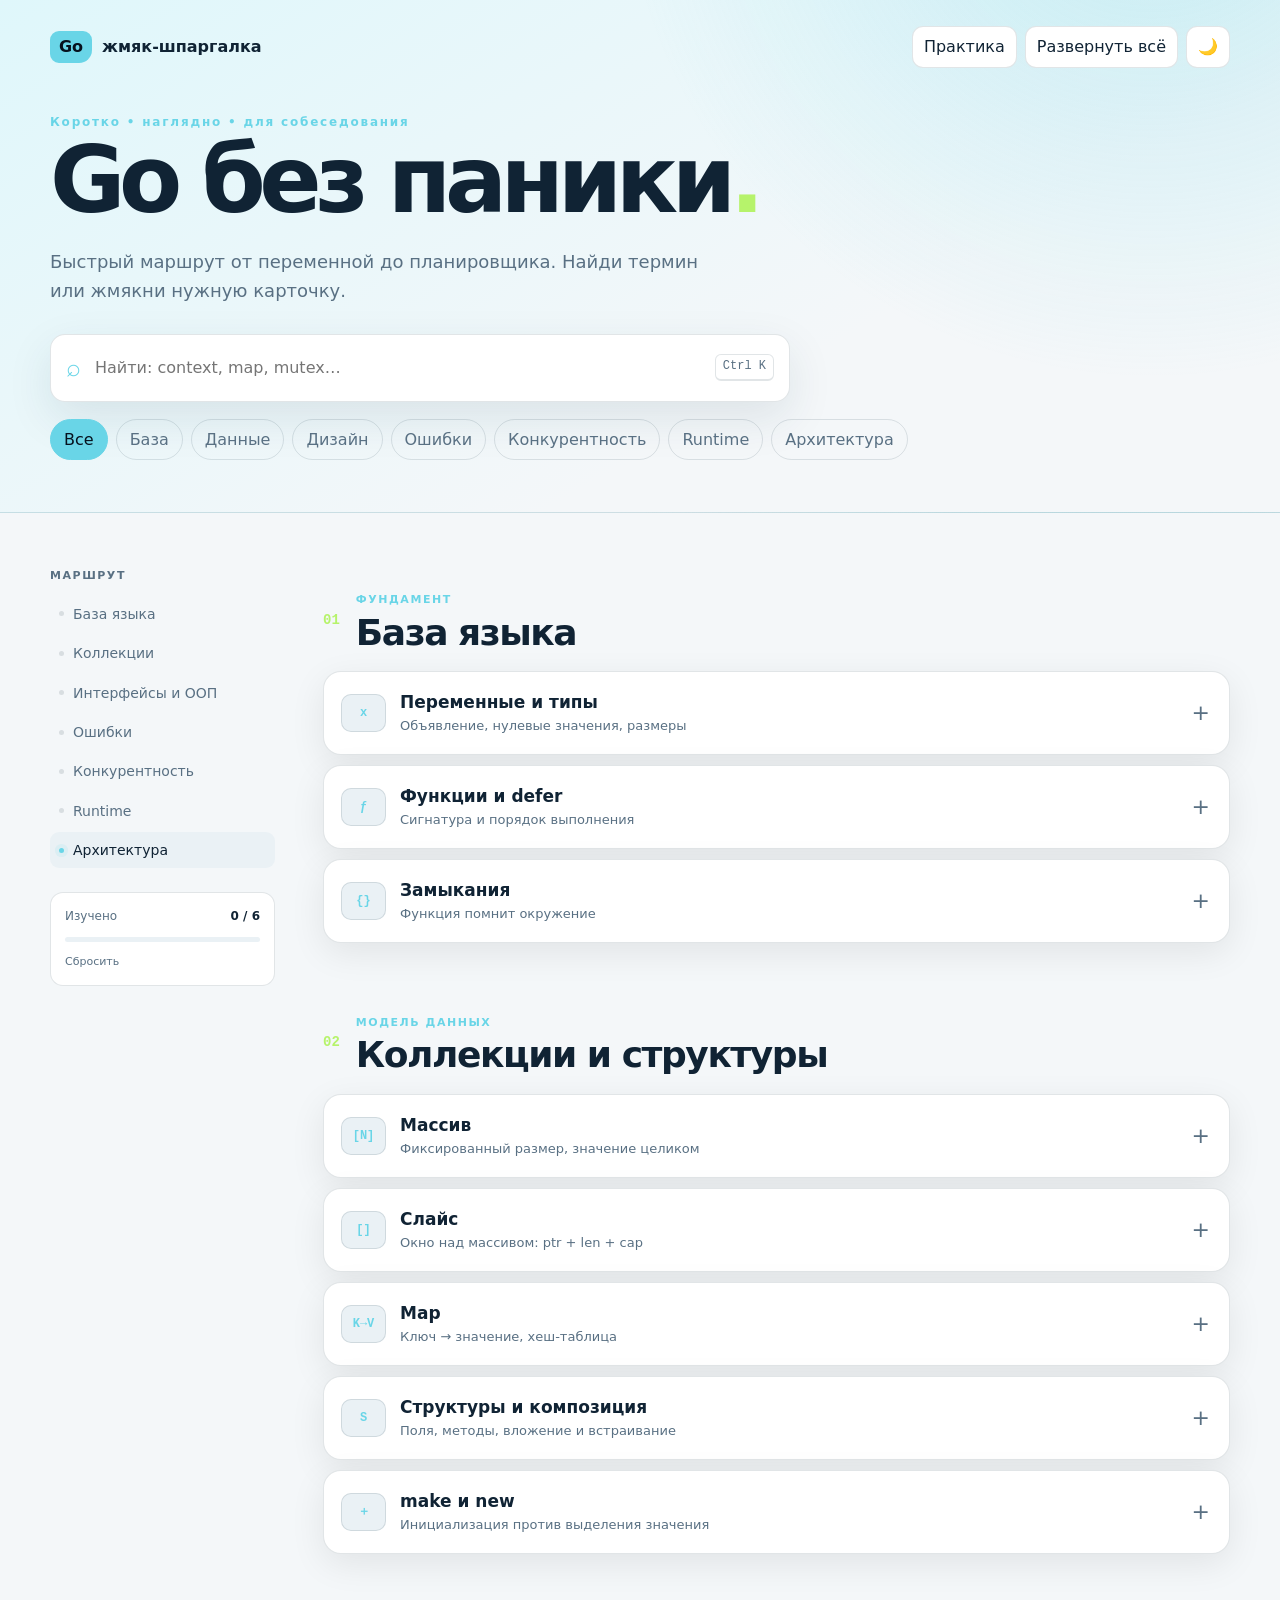
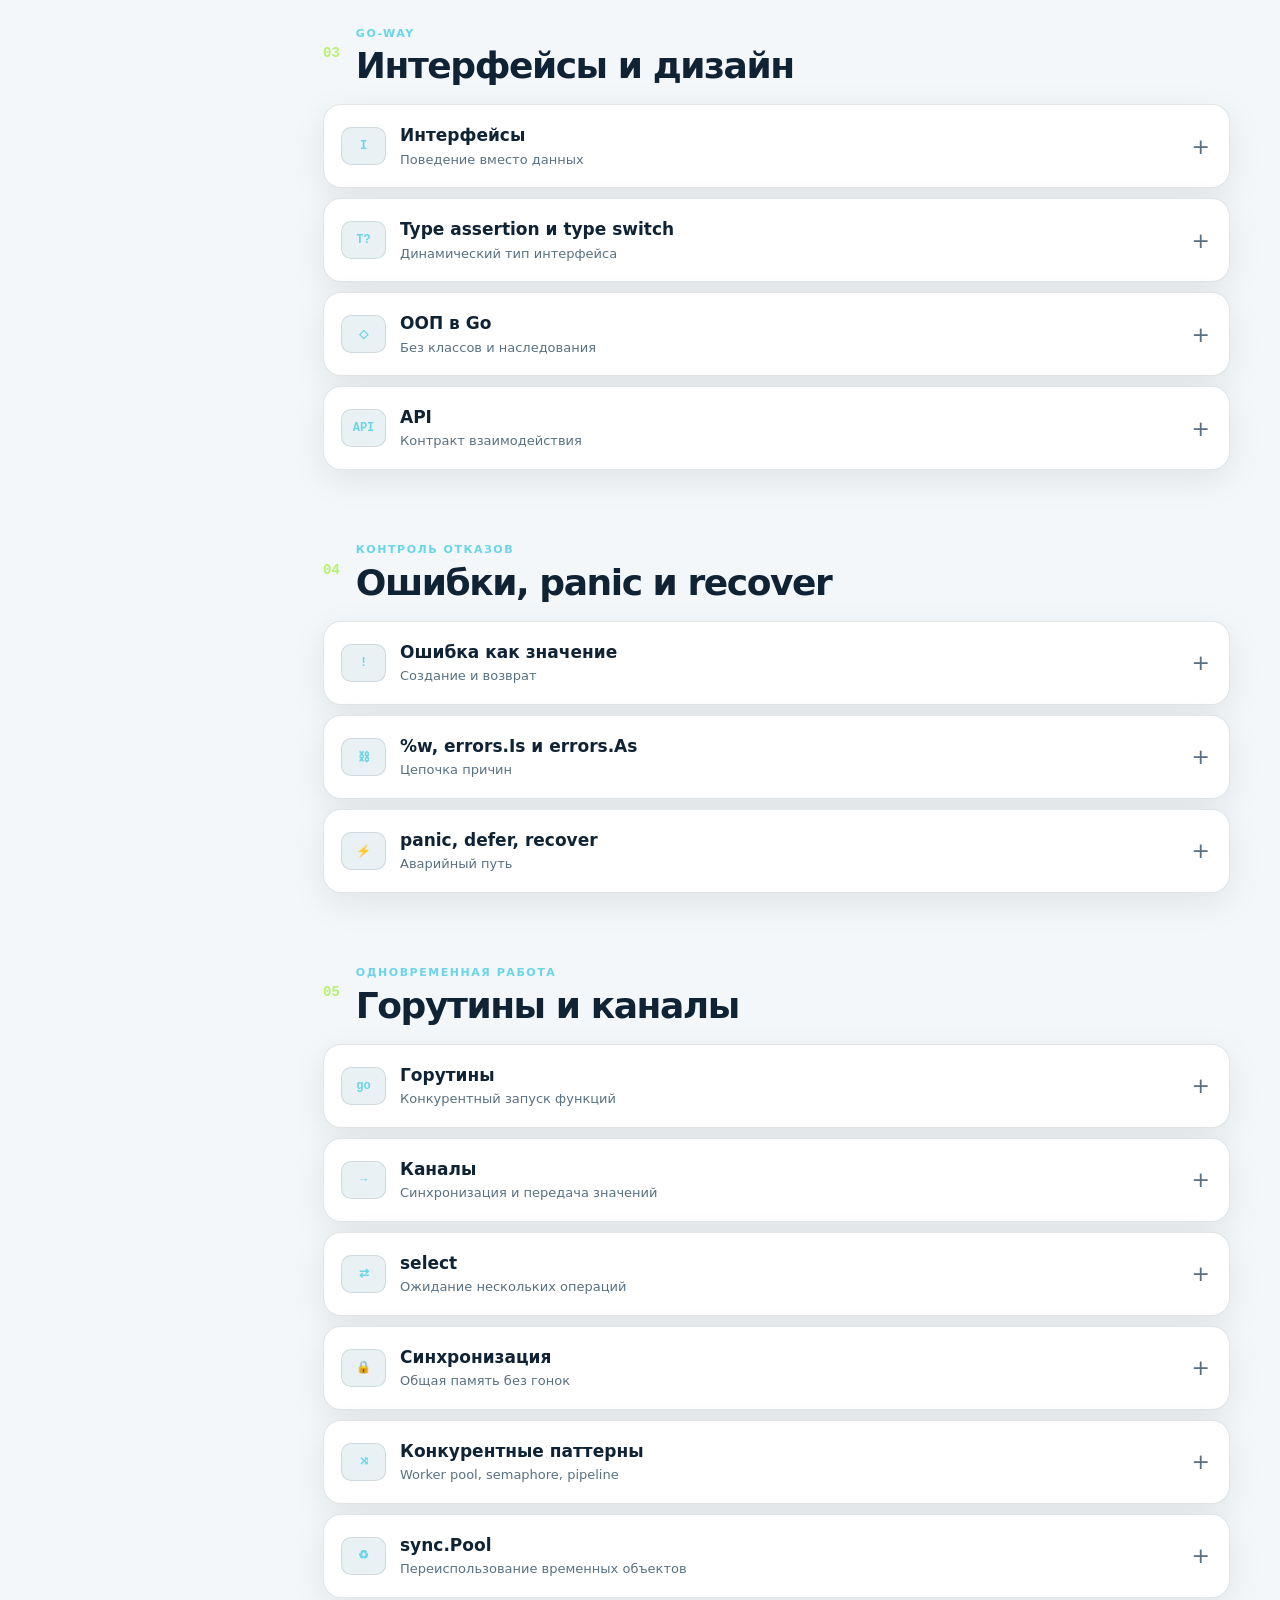
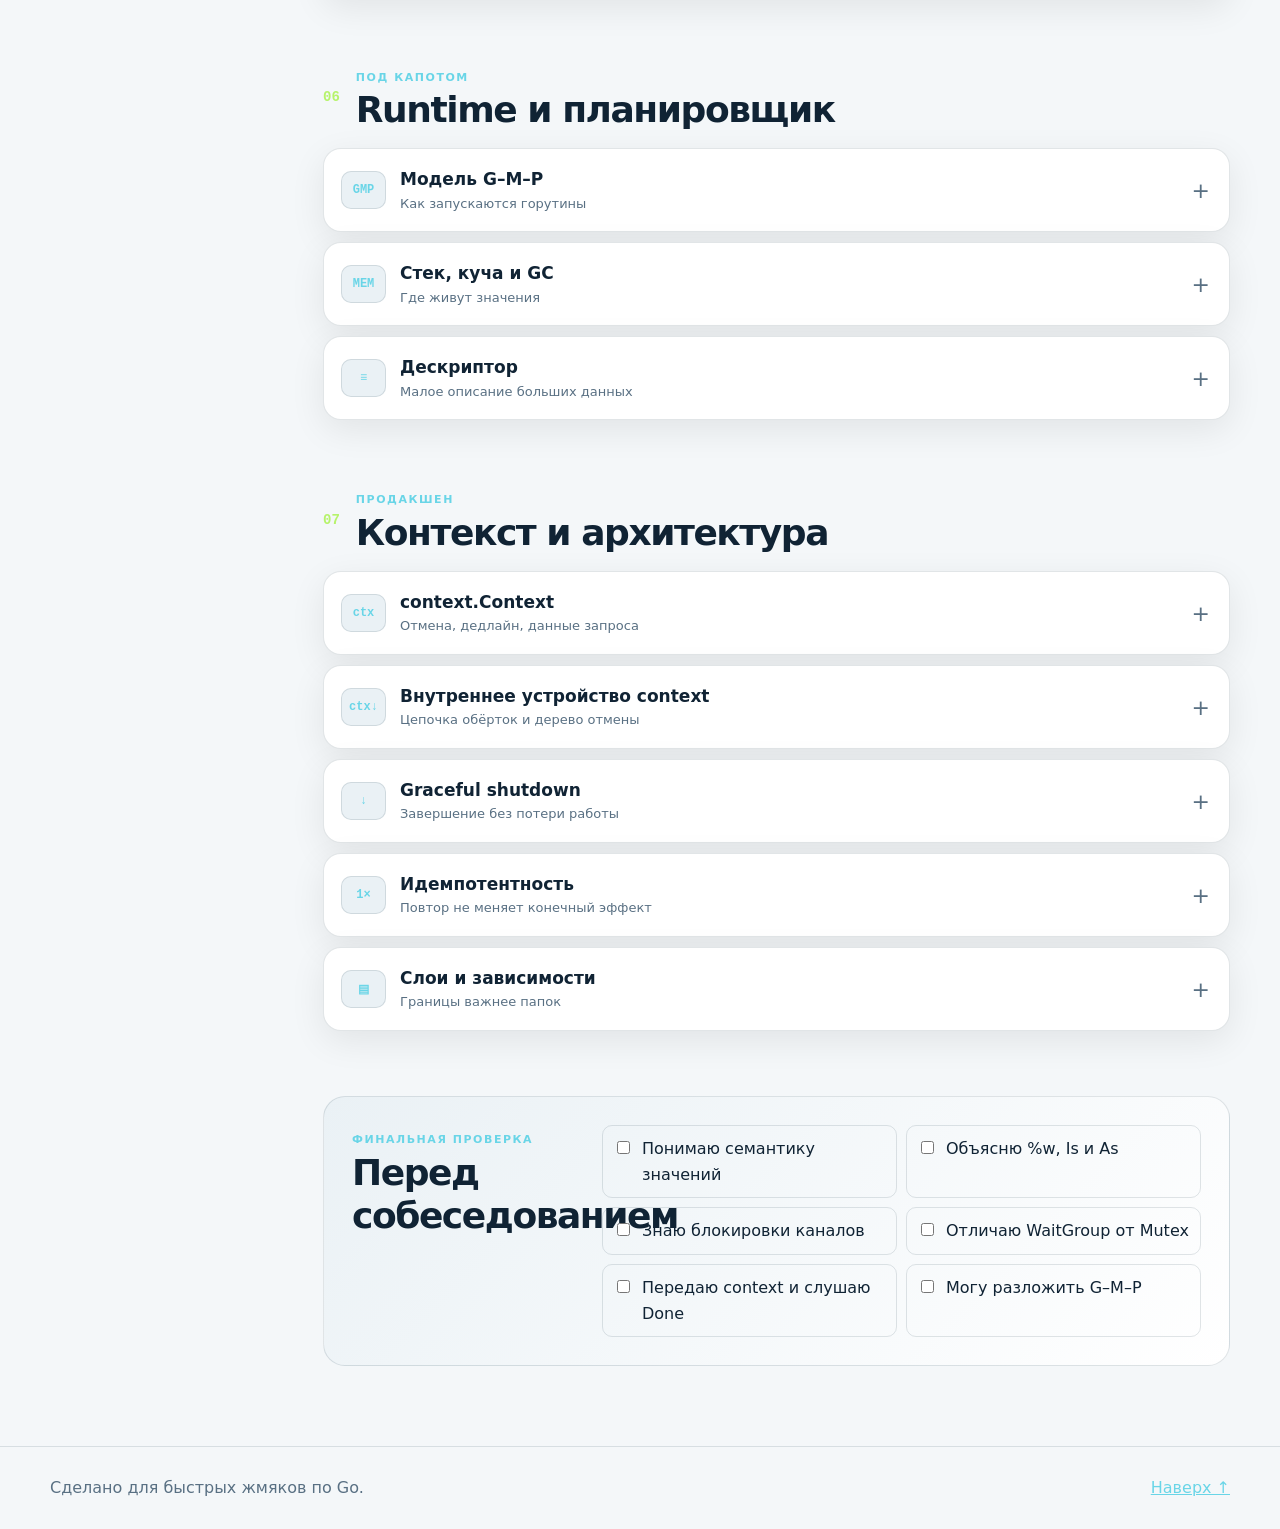
==== commit 0a9b359b: "Expand concurrency practice and context internals" ====
--- a/docs/index.html
+++ b/docs/index.html
@@ -188,6 +188,23 @@
             <summary><i>⤨</i><span><b>Конкурентные паттерны</b><small>Worker pool, semaphore, pipeline</small></span></summary>
             <article><ul><li><b>Worker pool:</b> N воркеров читают общую очередь.</li><li><b>Semaphore:</b> лимит одновременно выполняемых операций.</li><li><b>Bounded queue:</b> лимит ожидания и backpressure/отказ.</li><li><b>Fan-out:</b> один поток → несколько обработчиков.</li><li><b>Fan-in:</b> несколько потоков → один канал.</li><li><b>Pipeline:</b> выход этапа → вход следующего.</li></ul><p class="answer"><b>Главное:</b> продумать отмену, ошибки, закрытие каналов и завершение горутин.</p></article>
           </details>
+          <details id="sync-pool" data-keywords="sync pool reuse переиспользование temporary objects buffer get put new gc worker pool">
+            <summary><i>♻</i><span><b>sync.Pool</b><small>Переиспользование временных объектов</small></span></summary>
+            <article>
+<pre><code>var buffers = sync.Pool{
+    New: func() any { return new(bytes.Buffer) },
+}
+
+buf := buffers.Get().(*bytes.Buffer)
+buf.Reset()
+defer func() {
+    buf.Reset()
+    if buf.Cap() &lt; 64&lt;&lt;10 { buffers.Put(buf) }
+}()</code></pre>
+              <ul><li><code>Get</code> берёт произвольный объект или вызывает <code>New</code>; <code>Put</code> возвращает объект для возможного переиспользования.</li><li>Pool безопасен для конкурентного использования, но после начала работы его нельзя копировать.</li><li>Runtime может удалить элементы в любой момент: в Pool нельзя хранить обязательное состояние или ограниченный ресурс.</li><li>Это не worker pool: <code>sync.Pool</code> переиспользует объекты, worker pool — горутины и лимит выполнения.</li></ul>
+              <p class="answer"><b>Применение:</b> временные буферы и объекты с высокой частотой создания. Всегда сбрасывай состояние перед повторным использованием.</p>
+            </article>
+          </details>
         </div>
       </section>
 
@@ -217,6 +234,32 @@
             <article><pre><code>func Load(ctx context.Context, id int) error
 ctx, cancel := context.WithTimeout(parent, 2*time.Second)
 defer cancel()</code></pre><ul><li>Передаётся первым параметром, не является глобальной переменной.</li><li>Отмена родителя отменяет потомков; обратно — нет.</li><li>Горутина сама слушает <code>ctx.Done()</code>: отмена кооперативная.</li><li><code>Value</code> — для метаданных запроса, не бизнес-параметров.</li></ul></article>
+          </details>
+          <details id="context-internals" data-keywords="context internals внутрянка cancelctx timerctx valuectx emptyctx children done atomic cause tree">
+            <summary><i>ctx↓</i><span><b>Внутреннее устройство context</b><small>Цепочка обёрток и дерево отмены</small></span></summary>
+            <article>
+<pre><code>type Context interface {
+    Deadline() (time.Time, bool)
+    Done() &lt;-chan struct{}
+    Err() error
+    Value(key any) any
+}</code></pre>
+              <p>Интерфейс ничего не хранит сам. Функции <code>With…</code> создают связанные обёртки:</p>
+<pre><code>backgroundCtx
+  └─ valueCtx(key, value)
+      └─ cancelCtx
+          └─ timerCtx(deadline)</code></pre>
+              <ul><li><code>emptyCtx</code> не отменяется: <code>Done() == nil</code>, дедлайна и значений нет.</li><li><code>valueCtx</code> хранит одну пару key/value; поиск идёт вверх по цепочке родителей.</li><li><code>cancelCtx</code> хранит ленивый канал <code>done</code>, ошибку, причину и множество отменяемых детей.</li><li><code>timerCtx</code> встраивает <code>cancelCtx</code> и добавляет таймер с дедлайном.</li></ul>
+<pre><code>cancel()
+  → записать Err и Cause
+  → закрыть Done
+  → отменить детей
+  → удалить себя из родителя</code></pre>
+              <p class="note"><code>cancel</code> не убивает и не ждёт горутины. Он закрывает канал-сигнал; работа должна сама выбрать <code>&lt;-ctx.Done()</code> и выйти.</p>
+              <ul><li><code>Done</code> создаётся лениво при первом обращении.</li><li><code>WithTimeout(parent, d)</code> создаёт дедлайн около <code>time.Now().Add(d)</code>.</li><li>Родитель удерживает ребёнка, поэтому <code>CancelFunc</code> вызывают и при успешном раннем завершении.</li><li><code>WithoutCancel</code> сохраняет values, но убирает дедлайн, ошибку и распространение отмены.</li></ul>
+              <p class="answer"><b>Собес:</b> context — неизменяемая цепочка значений и дерево отмены. Закрытие <code>Done</code> распространяется вниз, но остановка работы остаётся кооперативной.</p>
+              <p><a href="https://go.dev/src/context/context.go" target="_blank" rel="noreferrer">Открыть актуальный исходник context.go ↗</a></p>
+            </article>
           </details>
           <details id="graceful" data-keywords="graceful shutdown signal notifycontext server wait cleanup">
             <summary><i>↓</i><span><b>Graceful shutdown</b><small>Завершение без потери работы</small></span></summary>
